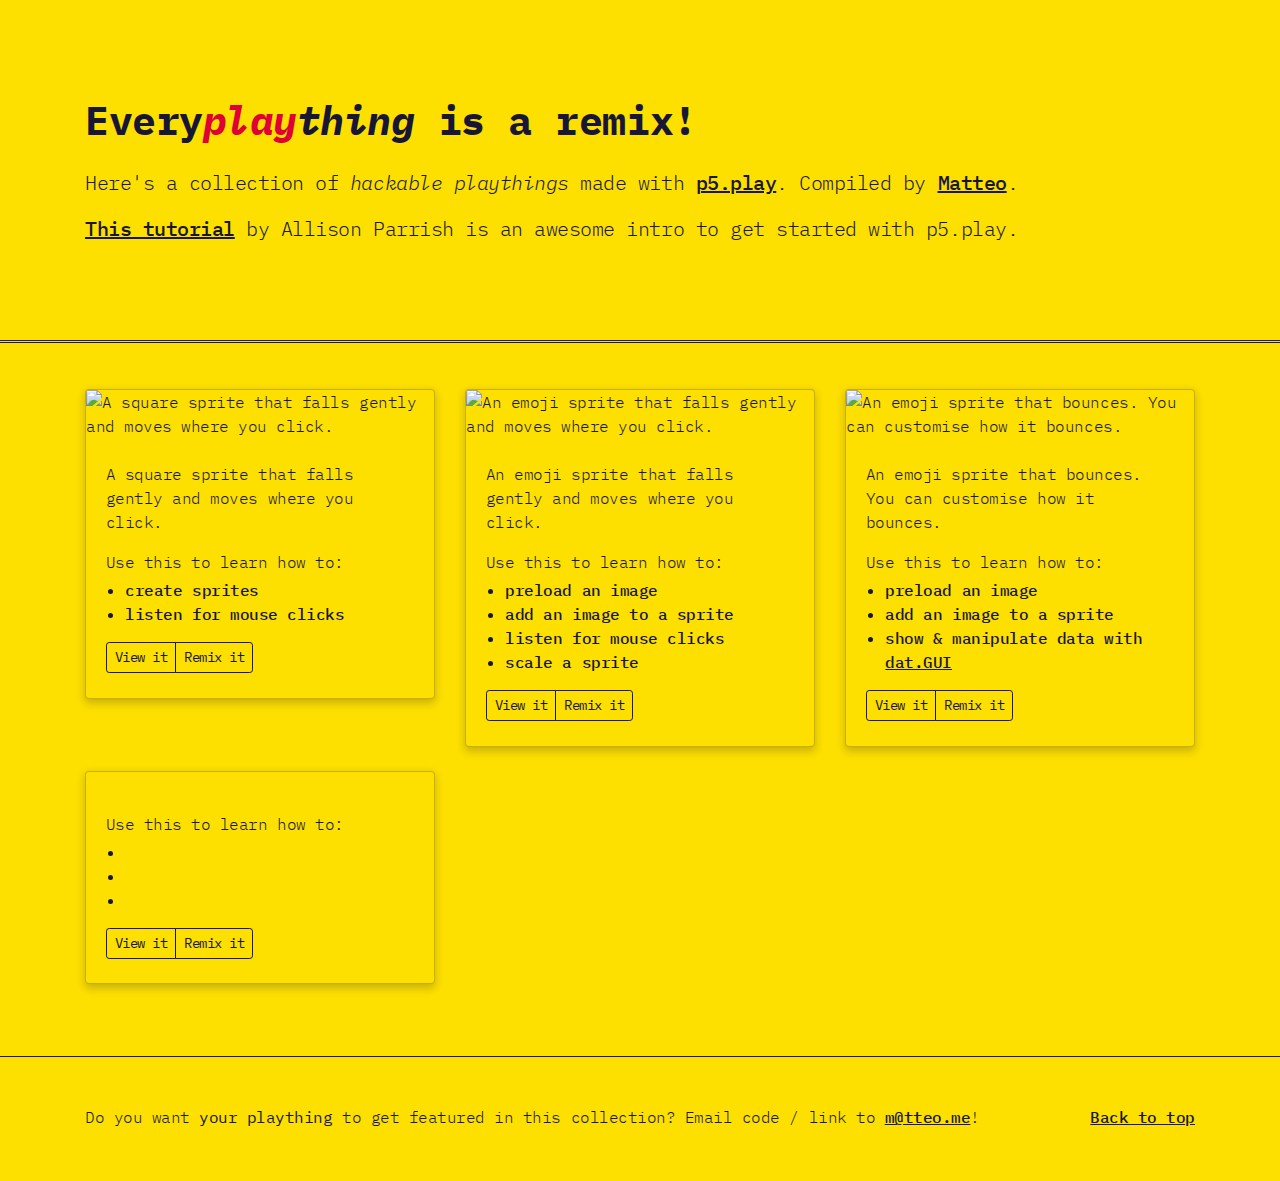
==== index.html @ d3af9182 "An emoji sprite that bounces. You can customise how it bounces." ====
<!doctype html>
<html lang="en">
  <head>
    <meta charset="utf-8">
    <meta name="viewport" content="width=device-width, initial-scale=1, shrink-to-fit=no">
    <meta name="description" content="A collection of hackable templates made with p5.play">
    <meta name="author" content="Matteo Menapace @baddeo">

    <title>p5.playthings</title>

    <!-- Bootstrap core CSS -->
    <link href="css/bootstrap.min.css" rel="stylesheet">
    <!-- custom styles -->
    <link href="css/album.css" rel="stylesheet">
    <link href="https://fonts.googleapis.com/css?family=IBM+Plex+Mono:300,300i,500,500i,700,700i" rel="stylesheet">
    <link href="css/matteo.css" rel="stylesheet">
  </head>

  <body>

    <main role="main">
      <section class="jumbotron">
        <div class="container">
          <h1 class="jumbotron-heading">Every<i class="accent">play</i><i>thing</i> is a remix!</h1>
          <p class="lead">
            Here's a collection of <i>hackable playthings</i> made with <a href="http://p5play.molleindustria.org/" target="_blank">p5.play</a>. Compiled by <a href="https://twitter.com/baddeo" target="_blank">Matteo</a>.
          </p>
          <p class="lead">
            <a href="https://creative-coding.decontextualize.com/making-games-with-p5-play/" target="_blank">This tutorial</a> by Allison Parrish is an awesome intro to get started with p5.play.
          </p>
<!--
          <p>
            <a href="#" class="btn btn-primary my-2">Main call to action</a>
            <a href="#" class="btn btn-secondary my-2">Secondary action</a>
          </p>
-->
        </div>
      </section>

      <div class="album py-5">
        <div class="container">

          <div class="row">

            <!--  A square sprite that falls gently and moves where you click. -->
            <article class="col-md-4">
              <div class="card mb-4 box-shadow">
                <img class="card-img-top" src="https://media.giphy.com/media/2sgeoNwCKbODAg2UHj/giphy.gif" alt="A square sprite that falls gently and moves where you click.">
                <div class="card-body">
                  <p class="description">A square sprite that falls gently and moves where you click.</p>
                  <div class="learning-goals">
                    Use this to learn how to:
                    <ul>
                      <li>create sprites</li>
                      <li>listen for mouse clicks</li>
                    </ul>
                  </div>
                  <div class="d-flex justify-content-between align-items-center">
                    <div class="btn-group">
                      <a class="btn btn-sm btn-outline-secondary" href="https://thimbleprojects.org/baddeo/469462/" target="_blank">View it</a>
                      <a class="btn btn-sm btn-outline-secondary" href="https://thimbleprojects.org/baddeo/469462/remix" target="_blank">Remix it</a>
                    </div>
                    <!-- <small class="text-muted">easy</small> -->
                  </div>
                </div>
              </div>
            </article>

            <!-- An emoji sprite that falls gently and moves where you click. -->
            <article class="col-md-4">
              <div class="card mb-4 box-shadow">
                <img class="card-img-top" src="https://media.giphy.com/media/2fPidneRUz3IzMDZVY/giphy.gif" alt="An emoji sprite that falls gently and moves where you click.">
                <div class="card-body">
                  <p class="description">An emoji sprite that falls gently and moves where you click.</p>
                  <div class="learning-goals">
                    Use this to learn how to:
                    <ul>
                      <li>preload an image</li>
                      <li>add an image to a sprite</li>
                      <li>listen for mouse clicks</li>
                      <li>scale a sprite</li>
                    </ul>
                  </div>
                  <div class="d-flex justify-content-between align-items-center">
                    <div class="btn-group">
                      <a class="btn btn-sm btn-outline-secondary" href="https://thimbleprojects.org/baddeo/469190" target="_blank">View it</a>
                      <a class="btn btn-sm btn-outline-secondary" href="https://thimbleprojects.org/baddeo/469190/remix" target="_blank">Remix it</a>
                    </div>
                    <!-- <small class="text-muted">easy</small> -->
                  </div>
                </div>
              </div>
            </article>

            <!-- An emoji sprite that bounces. You can customise how it bounces. -->
            <article class="col-md-4">
              <div class="card mb-4 box-shadow">
                <img class="card-img-top" src="https://media.giphy.com/media/42Cpy1rko1OEmR1A0d/giphy.gif" alt="An emoji sprite that bounces. You can customise how it bounces.">
                <div class="card-body">
                  <p class="description">An emoji sprite that bounces. You can customise how it bounces.</p>
                  <div class="learning-goals">
                    Use this to learn how to:
                    <ul>
                      <li>preload an image</li>
                      <li>add an image to a sprite</li>
                      <li>show & manipulate data with <a href="https://workshop.chromeexperiments.com/examples/gui/" target="_blank">dat.GUI</a></li>
                    </ul>
                  </div>
                  <div class="d-flex justify-content-between align-items-center">
                    <div class="btn-group">
                      <a class="btn btn-sm btn-outline-secondary" href="https://thimbleprojects.org/baddeo/469466" target="_blank">View it</a>
                      <a class="btn btn-sm btn-outline-secondary" href="https://thimbleprojects.org/baddeo/469466/remix" target="_blank">Remix it</a>
                    </div>
                    <!-- <small class="text-muted">easy</small> -->
                  </div>
                </div>
              </div>
            </article>



            <!-- template -->
            <article class="col-md-4">
              <div class="card mb-4 box-shadow">
                <img class="card-img-top" src="" alt="">
                <div class="card-body">
                  <p class="description"></p>
                  <div class="learning-goals">
                    Use this to learn how to:
                    <ul>
                      <li></li>
                      <li></li>
                      <li></li>
                    </ul>
                  </div>
                  <div class="d-flex justify-content-between align-items-center">
                    <div class="btn-group">
                      <a class="btn btn-sm btn-outline-secondary" href="" target="_blank">View it</a>
                      <a class="btn btn-sm btn-outline-secondary" href="/remix" target="_blank">Remix it</a>
                    </div>
                    <!-- <small class="text-muted">easy</small> -->
                  </div>
                </div>
              </div>
            </article>

          </div>
        </div>
      </div>
    </main>

    <footer>
      <div class="container">
        <p class="float-right">
          <a href="#">Back to top</a>
        </p>
        <p>
          Do you want <b>your plaything</b> to get featured in this collection? Email code / link to <a href="mailto:m@tteo.me" target="_blank">m@tteo.me</a>!</p>
      </div>
    </footer>

    <!-- Bootstrap core JavaScript
================================================== -->
    <!-- Placed at the end of the document so the pages load faster -->
    <script src="https://code.jquery.com/jquery-3.3.1.slim.min.js" integrity="sha384-q8i/X+965DzO0rT7abK41JStQIAqVgRVzpbzo5smXKp4YfRvH+8abtTE1Pi6jizo" crossorigin="anonymous"></script>
    <script>window.jQuery || document.write('<script src="js/jquery-slim.min.js"><\/script>')</script>
    <script src="js/popper.min.js"></script>
    <script src="js/bootstrap.min.js"></script>
    <script src="js/holder.min.js"></script>
  </body>
</html>
---- css/album.css ----
:root {
  --jumbotron-padding-y: 3rem;
}

.jumbotron {
  padding-top: var(--jumbotron-padding-y);
  padding-bottom: var(--jumbotron-padding-y);
  margin-bottom: 0;

  background-color: inherit;
}
@media (min-width: 768px) {
  .jumbotron {
    padding-top: calc(var(--jumbotron-padding-y) * 2);
    padding-bottom: calc(var(--jumbotron-padding-y) * 2);
  }
}

.jumbotron p:last-child {
  margin-bottom: 0;
}

.jumbotron-heading {
/*  font-weight: 300;*/
}

.jumbotron .container {
  /* max-width: 40rem; */
}

footer {
  padding-top: 3rem;
  padding-bottom: 3rem;
}

footer p {
  margin-bottom: .25rem;
}
---- css/matteo.css ----
/* TYPE */

body
{
  font-family: 'IBM Plex Mono', monospace;
  font-weight: 300;
  letter-spacing: -0.03rem;
}

h1, h2, h3, h4, h5
{
  font-weight: 700;
  margin-bottom: 1.5rem;
}

a 
{
  font-weight: 500;
  text-decoration: underline; 
}

a.btn 
{
  text-decoration: none; 
}

small
{
  font-weight: 300;
  font-size: 83%;
}

.card-body
{
  padding: 1.53rem 1.23rem;  
}

.learning-goals ul 
{
  padding-left: 1.23rem;
  margin-top: 0.23rem;
  font-weight: 500;
}


/* COLOUR */

:root 
{
  --beesness-blue: rgb(23, 23, 53);
  --beesness-blue-alpha: rgba(23, 23, 53, 0.23);
  --beesness-yellow: rgb(253, 223, 0);
  --beesness-red: rgb(223, 0, 53);
}

body
{
  background-color: var(--beesness-yellow);
  color: var(--beesness-blue);
}

.card
{
  background-color: var(--beesness-yellow);
  border: 1px solid var(--beesness-blue-alpha);
}

.box-shadow {
  box-shadow: 0 0.23rem 0.53rem var(--beesness-blue-alpha);
}

.text-muted 
{
  opacity: 0.23;
  color: inherit !important;
}

.text-muted:hover 
{
  opacity: 0.83;
  color: inherit !important;
}

.accent
{
  color: var(--beesness-red) !important;
}

a 
{
  color: inherit!important;
}

.btn-outline-secondary 
{
  color: var(--beesness-blue);
  border-color: var(--beesness-blue);
}

.btn-outline-secondary:hover 
{
  color: var(--beesness-yellow) !important;
  background-color: var(--beesness-blue);
  border-color: var(--beesness-blue);
}

footer 
{
  border-top: 1px solid;
/*
  color: var(--beesness-yellow);
  background-color: var(--beesness-blue);
*/
}

.jumbotron
{
  border-radius: 0; 
  border-bottom: 1px solid;
/*  border-bottom-color: var(--beesness-red);*/
/*  border-bottom: 1px solid var(--beesness-blue-alpha);*/
  position: relative;
}
.jumbotron:after
{
  display: block;
  content: " ";
/*  background: white;*/
  background: var(--beesness-red);
  background: var(--beesness-blue);
  height: 1px;
  position: absolute;
  bottom: -3px;
  left: 0;
  right: 0;
}
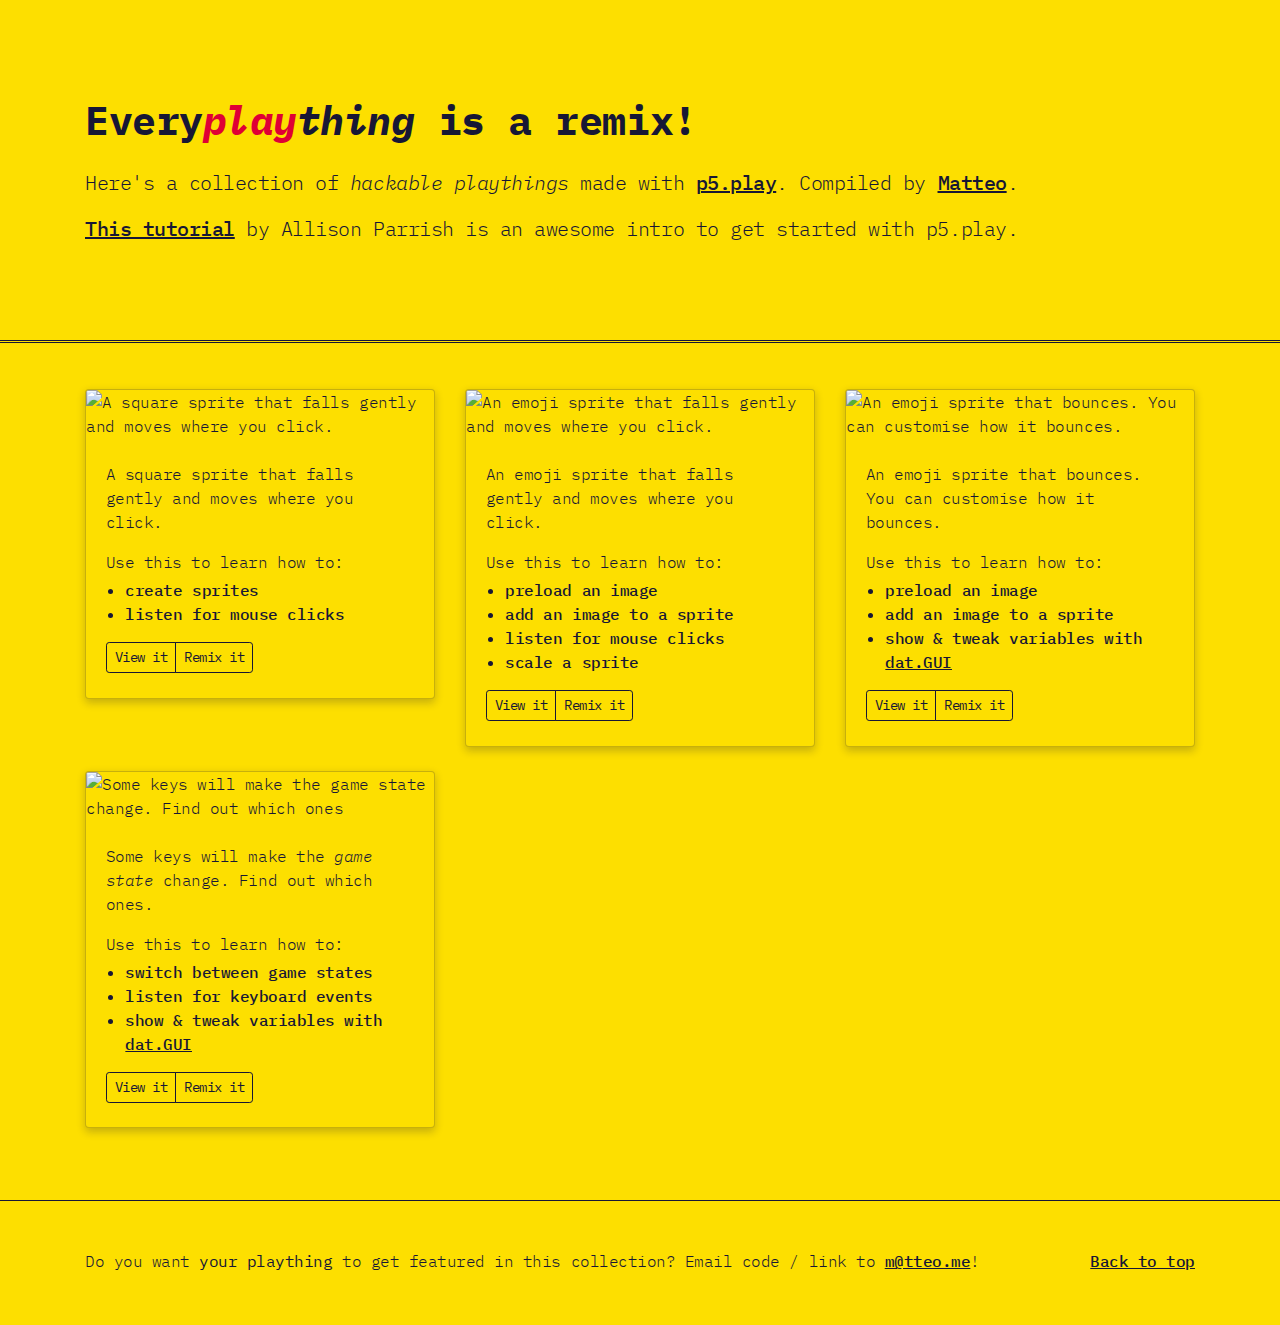
==== commit a8bc4f3b: "Some keys will make the game state change. Find out which ones." ====
--- a/index.html
+++ b/index.html
@@ -3,7 +3,7 @@
   <head>
     <meta charset="utf-8">
     <meta name="viewport" content="width=device-width, initial-scale=1, shrink-to-fit=no">
-    <meta name="description" content="A collection of hackable templates made with p5.play">
+    <meta name="description" content="A collection of hackable code templates made with p5.play, the JS library to learn gamedev">
     <meta name="author" content="Matteo Menapace @baddeo">
 
     <title>p5.playthings</title>
@@ -103,7 +103,7 @@
                     <ul>
                       <li>preload an image</li>
                       <li>add an image to a sprite</li>
-                      <li>show & manipulate data with <a href="https://workshop.chromeexperiments.com/examples/gui/" target="_blank">dat.GUI</a></li>
+                      <li>show & tweak variables with <a href="https://workshop.chromeexperiments.com/examples/gui/" target="_blank">dat.GUI</a></li>
                     </ul>
                   </div>
                   <div class="d-flex justify-content-between align-items-center">
@@ -117,10 +117,32 @@
               </div>
             </article>
 
+            <!-- Some keys will make the game state change. Find out which ones. -->
+            <article class="col-md-4">
+              <div class="card mb-4 box-shadow">
+                <img class="card-img-top" src="https://media.giphy.com/media/2fWdWe6yfaUiKtLw0k/giphy.gif" alt="Some keys will make the game state change. Find out which ones">
+                <div class="card-body">
+                  <p class="description">Some keys will make the <i>game state</i> change. Find out which ones.</p>
+                  <div class="learning-goals">
+                    Use this to learn how to:
+                    <ul>
+                      <li>switch between game states</li>
+                      <li>listen for keyboard events</li>
+                      <li>show & tweak variables with <a href="https://workshop.chromeexperiments.com/examples/gui/" target="_blank">dat.GUI</a></li>
+                    </ul>
+                  </div>
+                  <div class="d-flex justify-content-between align-items-center">
+                    <div class="btn-group">
+                      <a class="btn btn-sm btn-outline-secondary" href="https://thimbleprojects.org/baddeo/476493" target="_blank">View it</a>
+                      <a class="btn btn-sm btn-outline-secondary" href="https://thimbleprojects.org/baddeo/476493/remix" target="_blank">Remix it</a>
+                    </div>
+                  </div>
+                </div>
+              </div>
+            </article>
 
-
-            <!-- template -->
-            <article class="col-md-4">
+            <!-- plaything template -->
+            <!-- <article class="col-md-4">
               <div class="card mb-4 box-shadow">
                 <img class="card-img-top" src="" alt="">
                 <div class="card-body">
@@ -138,11 +160,11 @@
                       <a class="btn btn-sm btn-outline-secondary" href="" target="_blank">View it</a>
                       <a class="btn btn-sm btn-outline-secondary" href="/remix" target="_blank">Remix it</a>
                     </div>
-                    <!-- <small class="text-muted">easy</small> -->
                   </div>
                 </div>
               </div>
-            </article>
+            </article> -->
+            <!-- end of template -->
 
           </div>
         </div>
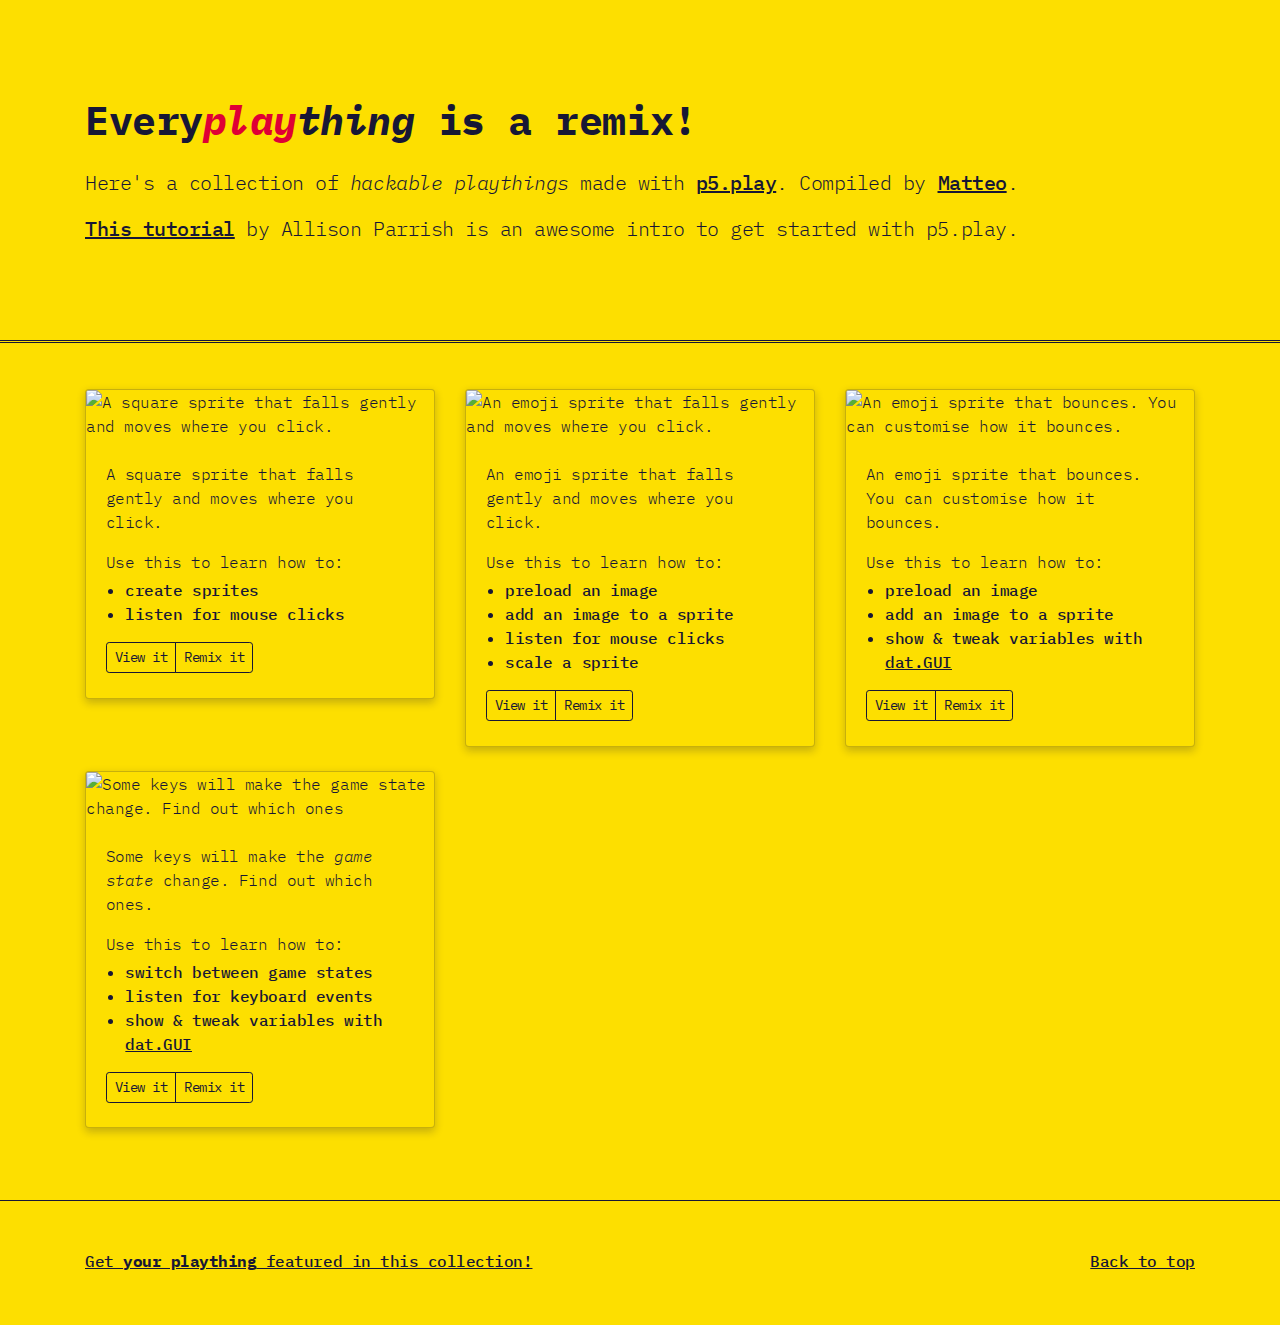
==== commit eeff3380: "contributez" ====
--- a/index.html
+++ b/index.html
@@ -177,7 +177,8 @@
           <a href="#">Back to top</a>
         </p>
         <p>
-          Do you want <b>your plaything</b> to get featured in this collection? Email code / link to <a href="mailto:m@tteo.me" target="_blank">m@tteo.me</a>!</p>
+          <a href="https://github.com/beesness/p5.playthings" target="_blank">Get <b>your plaything</b> featured in this collection!</a>
+        </p>
       </div>
     </footer>
 
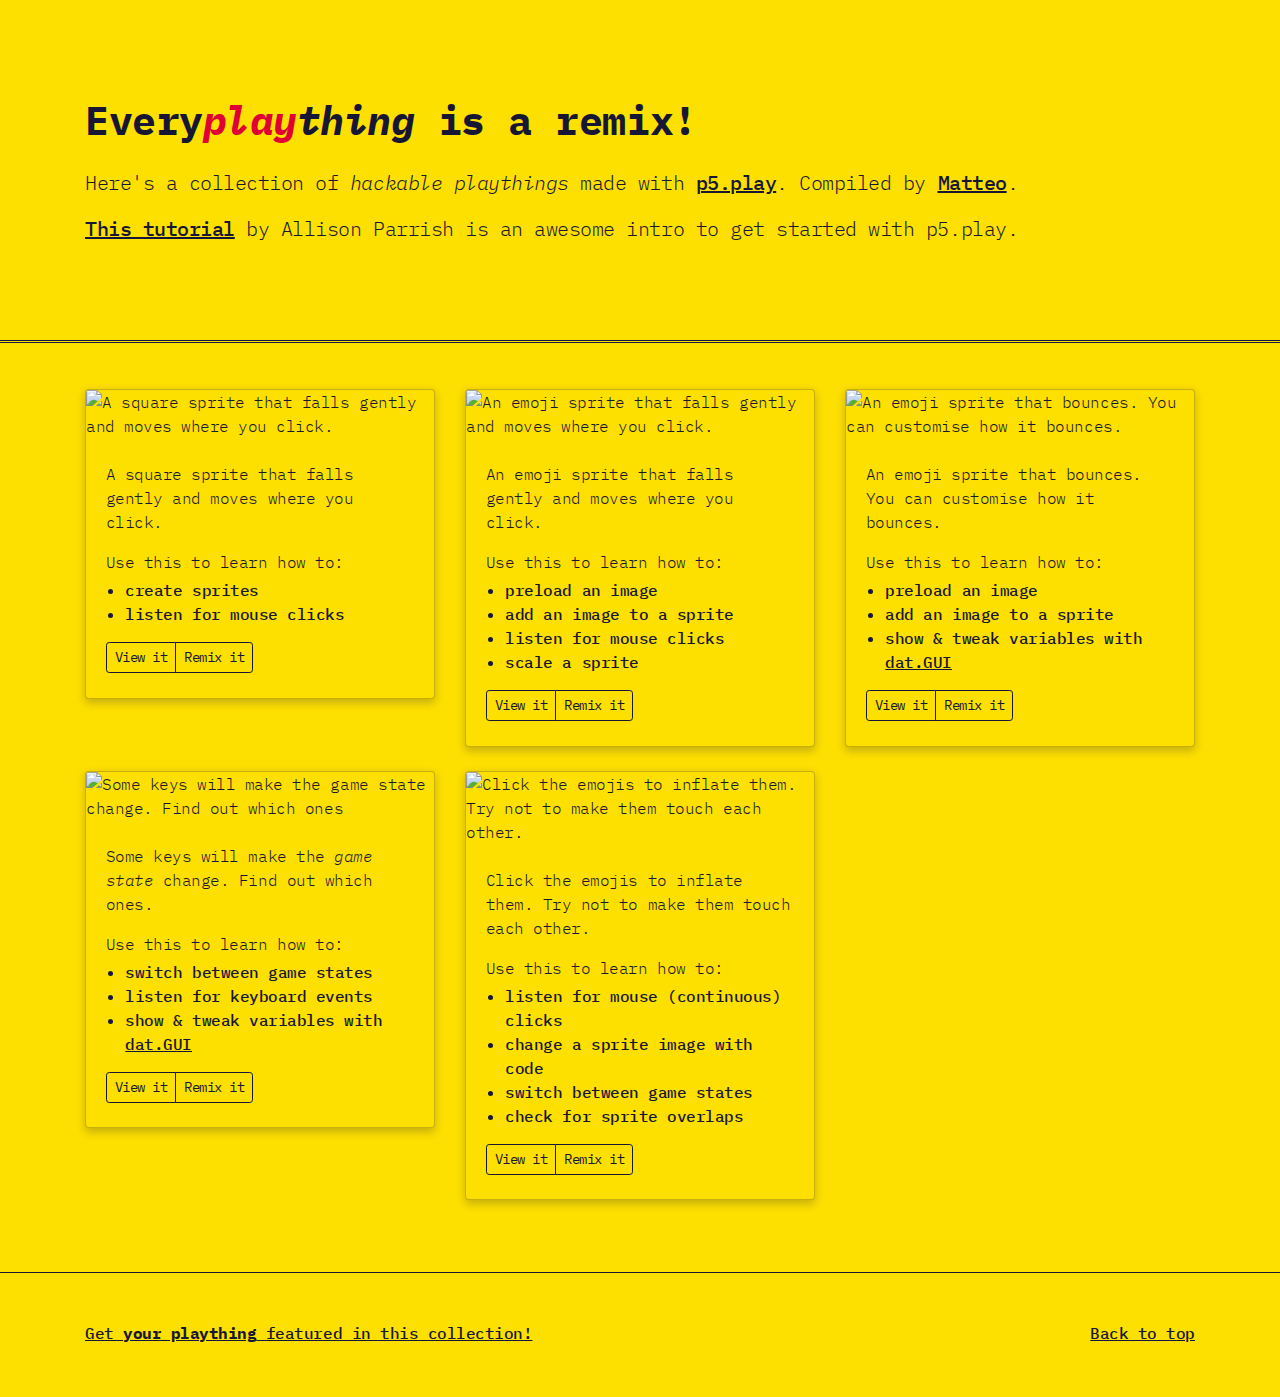
==== commit 3d18f1bb: "Click the emojis to inflate them. Try not to make them touch each other." ====
--- a/index.html
+++ b/index.html
@@ -141,6 +141,32 @@
               </div>
             </article>
 
+            <!-- Click the emojis to inflate them. Try not to make them touch each other. -->
+            <article class="col-md-4">
+              <div class="card mb-4 box-shadow">
+                <img class="card-img-top" src="https://media.giphy.com/media/cZ0ZFabxmgtg4Gjgnj/giphy.gif" alt="Click the emojis to inflate them. Try not to make them touch each other.">
+                <div class="card-body">
+                  <p class="description">Click the emojis to inflate them. Try not to make them touch each other.</p>
+                  <div class="learning-goals">
+                    Use this to learn how to:
+                    <ul>
+                      <li>listen for mouse (continuous) clicks</li>
+                      <li>change a sprite image with code</li>
+                      <li>switch between game states</li>
+                      <li>check for sprite overlaps</li>
+                    </ul>
+                  </div>
+                  <div class="d-flex justify-content-between align-items-center">
+                    <div class="btn-group">
+                      <a class="btn btn-sm btn-outline-secondary" href="https://thimbleprojects.org/baddeo/469524" target="_blank">View it</a>
+                      <a class="btn btn-sm btn-outline-secondary" href="https://thimbleprojects.org/baddeo/469524/remix" target="_blank">Remix it</a>
+                    </div>
+                  </div>
+                </div>
+              </div>
+            </article>
+
+
             <!-- plaything template -->
             <!-- <article class="col-md-4">
               <div class="card mb-4 box-shadow">
@@ -182,13 +208,5 @@
       </div>
     </footer>
 
-    <!-- Bootstrap core JavaScript
-================================================== -->
-    <!-- Placed at the end of the document so the pages load faster -->
-    <script src="https://code.jquery.com/jquery-3.3.1.slim.min.js" integrity="sha384-q8i/X+965DzO0rT7abK41JStQIAqVgRVzpbzo5smXKp4YfRvH+8abtTE1Pi6jizo" crossorigin="anonymous"></script>
-    <script>window.jQuery || document.write('<script src="js/jquery-slim.min.js"><\/script>')</script>
-    <script src="js/popper.min.js"></script>
-    <script src="js/bootstrap.min.js"></script>
-    <script src="js/holder.min.js"></script>
   </body>
 </html>
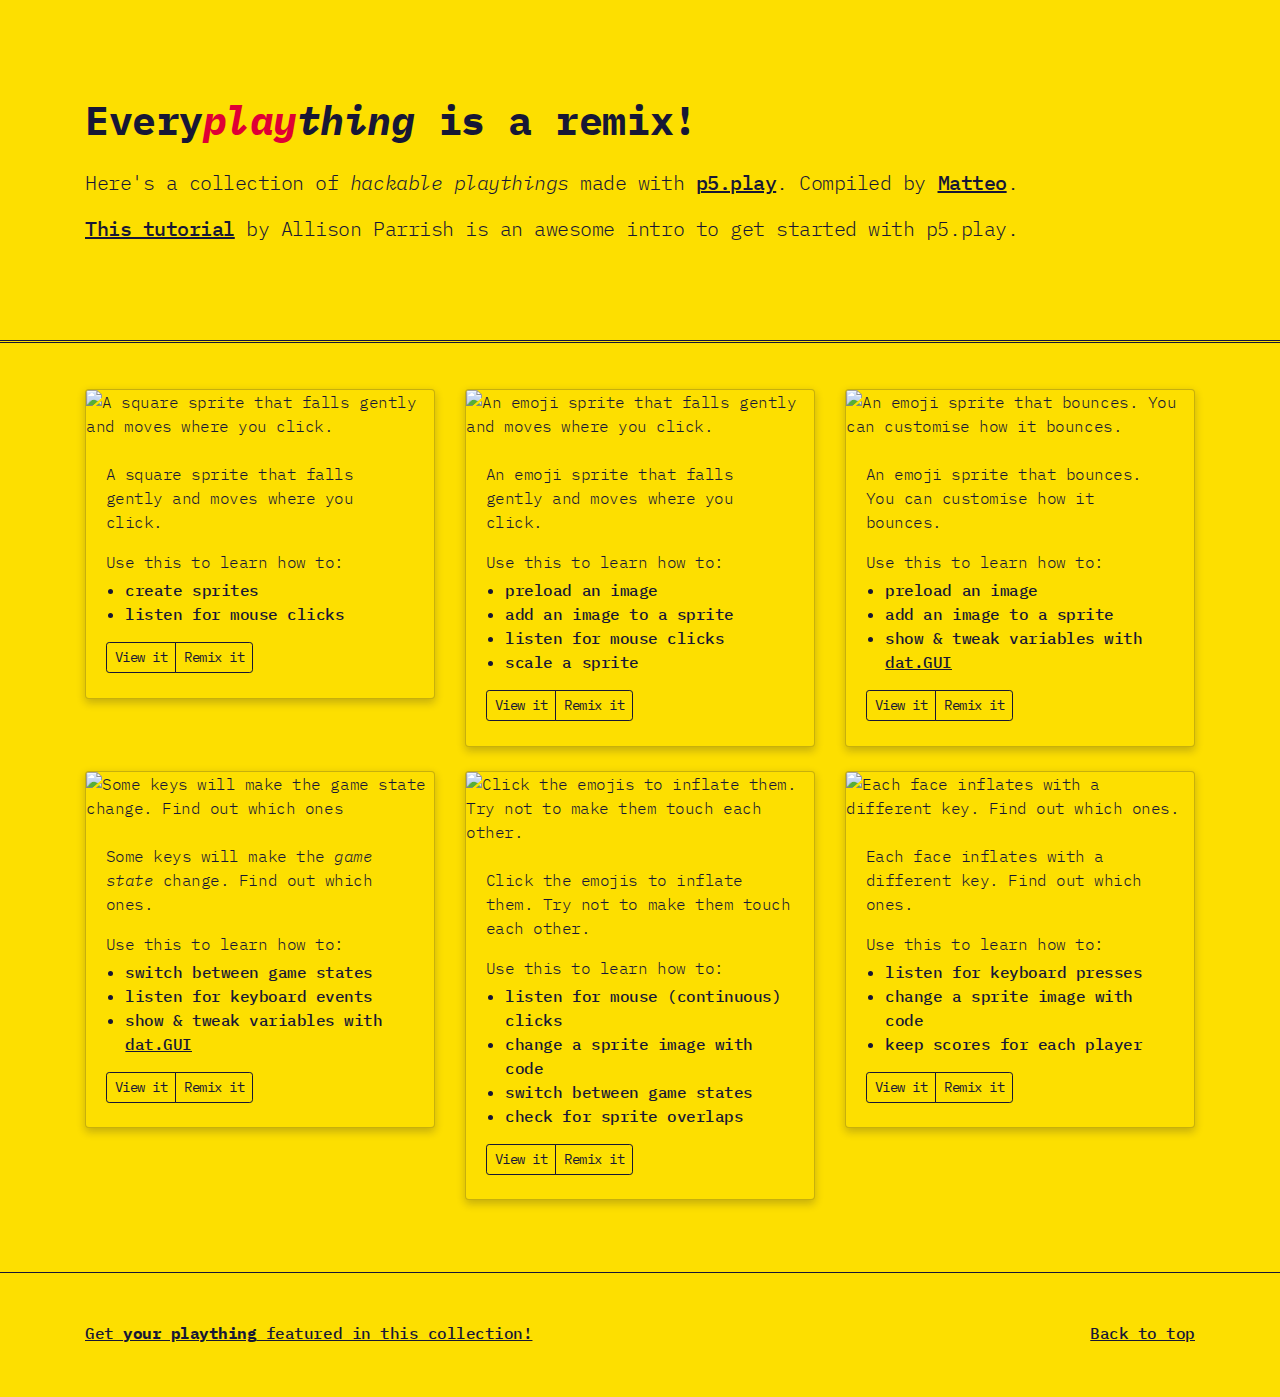
==== commit d07c3403: "Each face inflates with a different key. Find out which ones." ====
--- a/index.html
+++ b/index.html
@@ -58,7 +58,7 @@
                   <div class="d-flex justify-content-between align-items-center">
                     <div class="btn-group">
                       <a class="btn btn-sm btn-outline-secondary" href="https://thimbleprojects.org/baddeo/469462/" target="_blank">View it</a>
-                      <a class="btn btn-sm btn-outline-secondary" href="https://thimbleprojects.org/baddeo/469462/remix" target="_blank">Remix it</a>
+                      <a class="btn btn-sm btn-outline-secondary" href="https://thimble.mozilla.org/projects/469462/remix" target="_blank">Remix it</a>
                     </div>
                     <!-- <small class="text-muted">easy</small> -->
                   </div>
@@ -84,7 +84,7 @@
                   <div class="d-flex justify-content-between align-items-center">
                     <div class="btn-group">
                       <a class="btn btn-sm btn-outline-secondary" href="https://thimbleprojects.org/baddeo/469190" target="_blank">View it</a>
-                      <a class="btn btn-sm btn-outline-secondary" href="https://thimbleprojects.org/baddeo/469190/remix" target="_blank">Remix it</a>
+                      <a class="btn btn-sm btn-outline-secondary" href="https://thimble.mozilla.org/projects/469190/remix" target="_blank">Remix it</a>
                     </div>
                     <!-- <small class="text-muted">easy</small> -->
                   </div>
@@ -109,7 +109,7 @@
                   <div class="d-flex justify-content-between align-items-center">
                     <div class="btn-group">
                       <a class="btn btn-sm btn-outline-secondary" href="https://thimbleprojects.org/baddeo/469466" target="_blank">View it</a>
-                      <a class="btn btn-sm btn-outline-secondary" href="https://thimbleprojects.org/baddeo/469466/remix" target="_blank">Remix it</a>
+                      <a class="btn btn-sm btn-outline-secondary" href="https://thimble.mozilla.org/projects/469466/remix" target="_blank">Remix it</a>
                     </div>
                     <!-- <small class="text-muted">easy</small> -->
                   </div>
@@ -134,7 +134,7 @@
                   <div class="d-flex justify-content-between align-items-center">
                     <div class="btn-group">
                       <a class="btn btn-sm btn-outline-secondary" href="https://thimbleprojects.org/baddeo/476493" target="_blank">View it</a>
-                      <a class="btn btn-sm btn-outline-secondary" href="https://thimbleprojects.org/baddeo/476493/remix" target="_blank">Remix it</a>
+                      <a class="btn btn-sm btn-outline-secondary" href="https://thimble.mozilla.org/projects/476493/remix" target="_blank">Remix it</a>
                     </div>
                   </div>
                 </div>
@@ -159,7 +159,31 @@
                   <div class="d-flex justify-content-between align-items-center">
                     <div class="btn-group">
                       <a class="btn btn-sm btn-outline-secondary" href="https://thimbleprojects.org/baddeo/469524" target="_blank">View it</a>
-                      <a class="btn btn-sm btn-outline-secondary" href="https://thimbleprojects.org/baddeo/469524/remix" target="_blank">Remix it</a>
+                      <a class="btn btn-sm btn-outline-secondary" href="https://thimble.mozilla.org/projects/469524/remix" target="_blank">Remix it</a>
+                    </div>
+                  </div>
+                </div>
+              </div>
+            </article>
+
+            <!-- Each face inflates with a different key. Find out which ones. -->
+            <article class="col-md-4">
+              <div class="card mb-4 box-shadow">
+                <img class="card-img-top" src="https://media.giphy.com/media/1yjr8WizDNESqhrHvX/giphy.gif" alt="Each face inflates with a different key. Find out which ones.">
+                <div class="card-body">
+                  <p class="description">Each face inflates with a different key. Find out which ones.</p>
+                  <div class="learning-goals">
+                    Use this to learn how to:
+                    <ul>
+                      <li>listen for keyboard presses</li>
+                      <li>change a sprite image with code</li>
+                      <li>keep scores for each player</li>
+                    </ul>
+                  </div>
+                  <div class="d-flex justify-content-between align-items-center">
+                    <div class="btn-group">
+                      <a class="btn btn-sm btn-outline-secondary" href="https://thimbleprojects.org/baddeo/477714" target="_blank">View it</a>
+                      <a class="btn btn-sm btn-outline-secondary" href="https://thimble.mozilla.org/projects/477714/remix" target="_blank">Remix it</a>
                     </div>
                   </div>
                 </div>
@@ -184,7 +208,7 @@
                   <div class="d-flex justify-content-between align-items-center">
                     <div class="btn-group">
                       <a class="btn btn-sm btn-outline-secondary" href="" target="_blank">View it</a>
-                      <a class="btn btn-sm btn-outline-secondary" href="/remix" target="_blank">Remix it</a>
+                      <a class="btn btn-sm btn-outline-secondary" href="https://thimble.mozilla.org/projects/PROJECT_ID/remix" target="_blank">Remix it</a>
                     </div>
                   </div>
                 </div>
